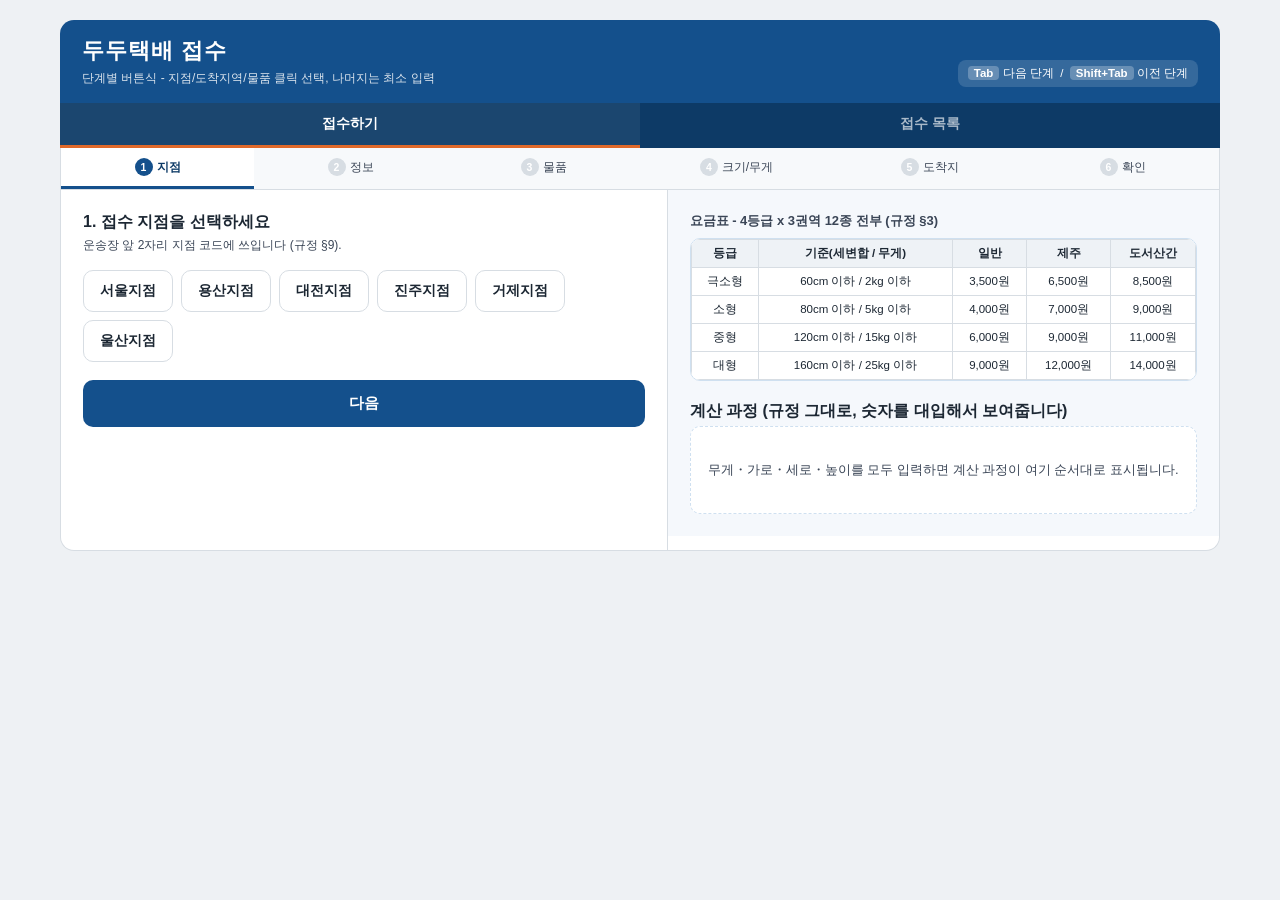
==== index.html @ 836495a1 "배포 설정: vercel.json 및 루트 index.html 추가 - vercel.json: public 폴더 지정 및 SPA 라우팅 설정 - 루트에 index.html 복사 (" ====
<!DOCTYPE html>
<html lang="ko">

<head>
  <meta charset="UTF-8">
  <meta name="viewport" content="width=device-width, initial-scale=1.0">
  <title>두두택배 접수 - 단계별 버튼식</title>
  <!--
  두두택배 접수 - G. 단계별 버튼식판
  =================================================
  F_한장완성판.html을 베이스로, 요청 3가지를 반영했다.
  1) "목록별로 탭을 분리" -> 페이지 최상단에 [접수하기] / [접수 목록]
     두 개의 큰 탭을 두고, [접수하기] 안에서 다시 5단계 스텝 탭
     (지점 -> 정보 -> 물품 -> 크기/무게 -> 도착지 -> 확인)으로 나눴다.
     계산 규정(§1-9)과 요금표・도착지역 판정 로직은 F판과 완전히 동일 -
     화면 구조만 바뀌었다.
  2) "입력을 최소화하고 버튼식으로" -> 지점(6개), 도착지역(12개),
     자주 쓰는 물품명(8개)을 버튼 칩으로 바꿨다. 이름 2개(보내는/받는
     분)와 치수・무게 4개는 값 범위가 무한해 버튼으로 대체 불가능하므로
     숫자 입력을 유지하되, 자주 쓰는 규격 4종(설정규칙 §3 각 등급의
     중간값)을 원클릭으로 채우는 버튼을 추가해 타이핑을 줄였다.
  3) "Tab 키로 다음 부분 이동" -> keydown에서 Tab(Shift 없음)을 가로채
     preventDefault 후 goToStep(현재+1), Shift+Tab은 이전 단계로 이동한다.
     각 단계 안의 개별 입력 칸 사이 이동은 필요 없다 - 단계마다 입력
     칸이 1~4개뿐이라 클릭/포커스로 바로 접근된다.
-->
  <style>
    :root {
      --brand: #14508c;
      --brand-dark: #0d3a66;
      --accent: #e0692a;
      --bg: #eef1f4;
      --card: #ffffff;
      --border: #d7dde3;
      --text: #1c2733;
      --muted: #3a4556;
      --ok-bg: #eef7f0;
      --ok-border: #b9dfc2;
      --bad-bg: #fbeceb;
      --bad-border: #eab6b0;
      --bad-text: #c0392b;
      --warn-bg: #fff8e6;
      --warn-border: #f0d68a;
      --warn-text: #8a6d1f;
      --calc-bg: #f5f8fc;
      --calc-border: #cfe0f0;
    }

    * {
      box-sizing: border-box;
    }

    body {
      margin: 0;
      font-family: -apple-system, BlinkMacSystemFont, "Malgun Gothic", "Apple SD Gothic Neo", sans-serif;
      background: var(--bg);
      color: var(--text);
      padding: 20px 16px 60px;
    }

    .page {
      max-width: 1160px;
      margin: 0 auto;
    }

    .topbar {
      background: var(--brand);
      color: #fff;
      padding: 16px 22px;
      border-radius: 14px 14px 0 0;
      display: flex;
      justify-content: space-between;
      align-items: flex-end;
      flex-wrap: wrap;
      gap: 10px;
    }

    .topbar .brand {
      font-size: 22px;
      font-weight: 800;
      letter-spacing: 1px;
    }

    .topbar .sub {
      font-size: 12px;
      opacity: .85;
      margin-top: 4px;
    }

    .kbd-hint {
      font-size: 11.5px;
      background: rgba(255, 255, 255, .14);
      padding: 6px 10px;
      border-radius: 8px;
    }

    .kbd-hint b {
      background: rgba(255, 255, 255, .25);
      padding: 1px 6px;
      border-radius: 4px;
    }

    /* ---------- 최상단 큰 탭: 접수하기 / 접수 목록 ---------- */
    .main-tabs {
      display: flex;
      gap: 0;
      background: var(--brand-dark);
    }

    .main-tab-btn {
      flex: 1;
      padding: 12px;
      border: none;
      background: transparent;
      color: rgba(255, 255, 255, .65);
      font-size: 14px;
      font-weight: 700;
      cursor: pointer;
      border-bottom: 3px solid transparent;
    }

    .main-tab-btn.active {
      color: #fff;
      border-bottom-color: var(--accent);
      background: rgba(255, 255, 255, .06);
    }

    .card-shell {
      background: var(--card);
      border: 1px solid var(--border);
      border-top: none;
      border-radius: 0 0 14px 14px;
      overflow: hidden;
    }

    /* ---------- 단계 탭 (스텝퍼) ---------- */
    .step-tabs {
      display: flex;
      overflow-x: auto;
      border-bottom: 1px solid var(--border);
      background: #f7f9fb;
    }

    .step-tab {
      flex: 1;
      min-width: 92px;
      padding: 10px 6px;
      text-align: center;
      border: none;
      background: transparent;
      cursor: pointer;
      font-size: 12px;
      color: var(--muted);
      border-bottom: 3px solid transparent;
      white-space: nowrap;
    }

    .step-tab .num {
      display: inline-block;
      width: 18px;
      height: 18px;
      line-height: 18px;
      border-radius: 50%;
      background: var(--border);
      color: #fff;
      font-size: 10.5px;
      font-weight: 800;
      margin-right: 4px;
    }

    .step-tab.active {
      color: var(--brand-dark);
      font-weight: 800;
      border-bottom-color: var(--brand);
      background: #fff;
    }

    .step-tab.active .num {
      background: var(--brand);
    }

    .step-tab.done .num {
      background: #4c9a63;
    }

    .step-tab.done {
      color: #3a7a4c;
    }

    .layout {
      display: grid;
      grid-template-columns: 1.1fr 1fr;
      gap: 0;
      align-items: start;
    }

    @media (max-width: 900px) {
      .layout {
        grid-template-columns: 1fr;
      }
    }

    .form-panel {
      padding: 22px;
      border-right: 1px solid var(--border);
      min-height: 360px;
    }

    .calc-panel {
      padding: 22px;
      background: var(--calc-bg);
    }

    @media (max-width: 900px) {
      .form-panel {
        border-right: none;
        border-bottom: 1px solid var(--border);
      }
    }

    h2 {
      font-size: 16px;
      margin: 0 0 4px;
    }

    .step-desc {
      font-size: 12px;
      color: var(--muted);
      margin: 0 0 16px;
    }

    h3 {
      font-size: 13px;
      color: var(--muted);
      margin: 18px 0 8px;
    }

    /* ---------- 버튼 칩 (지점 / 도착지역 / 물품명 / 규격 프리셋) ---------- */
    .chip-grid {
      display: flex;
      flex-wrap: wrap;
      gap: 8px;
    }

    .chip {
      padding: 11px 16px;
      border: 1.5px solid var(--border);
      border-radius: 10px;
      background: #fff;
      font-size: 14px;
      font-weight: 600;
      color: #1c2733;
      cursor: pointer;
      text-align: center;
    }

    .chip:hover {
      border-color: var(--brand);
    }

    .chip.selected {
      background: var(--brand);
      border-color: var(--brand);
      color: #fff;
    }

    .chip[disabled] {
      cursor: default;
      opacity: 0.75;
      background: var(--calc-bg);
      border-color: var(--calc-border);
    }

    .chip[disabled].selected {
      background: var(--brand);
      color: #fff;
      opacity: 1;
    }

    .chip.chip-sm {
      padding: 8px 12px;
      font-size: 12.5px;
      font-weight: 600;
    }

    .chip.chip-banned-hint {
      border-style: dashed;
      color: var(--muted);
      background: #fafbfc;
      cursor: default;
    }

    .chip-group-label {
      font-size: 12px;
      color: var(--muted);
      font-weight: 700;
      margin: 14px 0 6px;
    }

    .chip-group-label:first-child {
      margin-top: 0;
    }

    .field {
      margin-top: 14px;
    }

    .field label {
      display: block;
      font-size: 13px;
      font-weight: 600;
      color: var(--muted);
      margin: 0 0 6px;
    }

    .req {
      color: var(--bad-text);
      font-weight: 700;
      font-size: 11px;
    }

    input[type="text"],
    input[type="number"],
    select {
      width: 100%;
      padding: 11px 12px;
      border: 1px solid var(--border);
      border-radius: 8px;
      font-size: 15px;
      background: #fff;
      font-family: inherit;
      color: var(--text);
    }

    select option {
      color: var(--text);
      background: var(--card);
    }

    .row2 {
      display: grid;
      grid-template-columns: 1fr 1fr;
      gap: 10px;
    }

    .row4 {
      display: grid;
      grid-template-columns: repeat(4, 1fr);
      gap: 8px;
    }

    @media (max-width: 520px) {
      .row4 {
        grid-template-columns: 1fr 1fr;
      }
    }

    .dim-label {
      font-size: 11px;
      color: var(--muted);
      margin-bottom: 3px;
    }

    .custom-toggle {
      font-size: 12px;
      color: var(--brand);
      background: none;
      border: none;
      text-decoration: underline;
      cursor: pointer;
      padding: 6px 0;
    }

    .inline-warning {
      min-height: 18px;
      margin-top: 10px;
      font-size: 12.5px;
    }

    .badge {
      display: inline-block;
      padding: 5px 9px;
      border-radius: 6px;
    }

    .badge.bad {
      background: var(--bad-bg);
      border: 1px solid var(--bad-border);
      color: var(--bad-text);
    }

    .badge.warn {
      background: var(--warn-bg);
      border: 1px solid var(--warn-border);
      color: var(--warn-text);
    }

    .soft-confirm {
      margin-top: 10px;
      background: var(--warn-bg);
      border: 1px solid var(--warn-border);
      border-radius: 8px;
      padding: 10px 12px;
      font-size: 12.5px;
      color: var(--warn-text);
    }

    .soft-confirm label {
      display: flex;
      align-items: center;
      gap: 8px;
      margin-top: 8px;
      font-weight: 700;
      color: var(--text);
    }

    .summary-box {
      border: 1px solid var(--border);
      border-radius: 10px;
      padding: 14px 16px;
      background: #fafbfc;
    }

    .summary-row {
      display: flex;
      justify-content: space-between;
      font-size: 13.5px;
      padding: 6px 0;
      border-bottom: 1px dashed var(--border);
    }

    .summary-row:last-child {
      border-bottom: none;
    }

    .summary-row span:first-child {
      color: #3a4556;
    }

    .summary-row span:last-child {
      font-weight: 700;
    }

    .summary-empty {
      color: #3a4556;
      font-size: 12.5px;
    }

    .error-box {
      margin-top: 14px;
      min-height: 1px;
    }

    .error-title {
      font-size: 12.5px;
      font-weight: 700;
      color: var(--bad-text);
      margin-bottom: 4px;
    }

    .error-box ul {
      margin: 0;
      padding-left: 18px;
      font-size: 12.5px;
      color: var(--bad-text);
      line-height: 1.6;
    }

    .btn-row {
      display: flex;
      gap: 10px;
      margin-top: 18px;
    }

    .nav-btn,
    .submit-btn {
      flex: 1;
      padding: 14px;
      font-size: 15px;
      font-weight: 800;
      color: #fff;
      background: var(--brand);
      border: none;
      border-radius: 10px;
      cursor: pointer;
    }

    .nav-btn.prev {
      background: #fff;
      color: var(--text);
      border: 1px solid var(--border);
    }

    .nav-btn:disabled,
    .submit-btn:disabled {
      background: #a9b6c4;
      cursor: not-allowed;
    }

    .submit-btn {
      background: var(--accent);
    }

    .calc-pending {
      color: #3a4556;
      font-size: 13px;
      padding: 34px 10px;
      text-align: center;
      border: 1px dashed var(--calc-border);
      border-radius: 10px;
      background: #fff;
    }

    .calc-step {
      background: #fff;
      border: 1px solid var(--calc-border);
      border-radius: 10px;
      padding: 10px 14px;
      margin-bottom: 8px;
      font-size: 13px;
    }

    .calc-step-title {
      font-weight: 700;
      color: #1c2733;
      margin-bottom: 4px;
      font-size: 13px;
    }

    .calc-step-body {
      color: #1c2733;
      line-height: 1.65;
    }

    .calc-step.reject {
      background: var(--bad-bg);
      border-color: var(--bad-border);
    }

    .calc-step.reject .calc-step-title {
      color: var(--bad-text);
    }

    .calc-step.pending-note {
      background: #f6f8fa;
      color: var(--muted);
    }

    .rate-table-wrapper {
      overflow-x: auto;
      border: 1px solid var(--calc-border);
      border-radius: 10px;
      background: #fff;
    }

    table.rate-table {
      width: 100%;
      border-collapse: collapse;
      font-size: 11.5px;
      background: #fff;
      min-width: 450px;
    }

    table.rate-table th,
    table.rate-table td {
      border: 1px solid var(--border);
      padding: 6px 5px;
      text-align: center;
      color: #1c2733;
    }

    table.rate-table th {
      background: #eef2f6;
    }

    table.rate-table tr.grade-match td:first-child {
      background: #dbe9f7;
      font-weight: 700;
    }

    table.rate-table td.cell-match {
      background: var(--brand);
      color: #fff;
      font-weight: 800;
    }

    .receipt-section {
      margin-top: 18px;
    }

    .receipt-card {
      background: var(--ok-bg);
      border: 1px solid var(--ok-border);
      border-radius: 12px;
      padding: 18px;
      text-align: center;
    }

    .receipt-title {
      font-weight: 800;
      font-size: 15px;
    }

    .receipt-tno {
      font-size: 20px;
      font-weight: 800;
      color: var(--brand-dark);
      margin: 8px 0;
    }

    .receipt-line {
      font-size: 13px;
      margin-top: 4px;
    }

    .receipt-price {
      font-size: 24px;
      font-weight: 800;
      color: var(--brand-dark);
      margin: 10px 0;
    }

    .list-panel {
      padding: 20px 22px;
    }

    .list-panel table {
      width: 100%;
      border-collapse: collapse;
      font-size: 11.5px;
      background: #fff;
    }

    .list-panel th,
    .list-panel td {
      border: 1px solid var(--border);
      padding: 6px 5px;
      text-align: left;
      color: #1c2733;
    }

    .list-panel th {
      background: #eef2f6;
    }

    .empty-row td {
      text-align: center;
      color: #3a4556;
      padding: 14px;
    }

    [hidden] {
      display: none !important;
    }
  </style>
</head>

<body>
  <div class="page">
    <div class="topbar">
      <div>
        <div class="brand">두두택배 접수</div>
        <div class="sub">단계별 버튼식 - 지점/도착지역/물품 클릭 선택, 나머지는 최소 입력</div>
      </div>
      <div class="kbd-hint"><b>Tab</b> 다음 단계 &nbsp;/&nbsp; <b>Shift+Tab</b> 이전 단계</div>
    </div>

    <div class="main-tabs" role="tablist">
      <button type="button" class="main-tab-btn active" id="mainTabReceiveBtn"
        onclick="setMainTab('receive')" role="tab" aria-selected="true" aria-controls="mainPanelReceive">접수하기</button>
      <button type="button" class="main-tab-btn" id="mainTabListBtn" onclick="setMainTab('list')" role="tab" aria-selected="false" aria-controls="mainPanelList">접수 목록 <span
          id="listCountBadge" aria-label="접수 내역 수"></span></button>
    </div>

    <div class="card-shell">

      <!-- ============ 접수하기 탭 ============ -->
      <div id="mainPanelReceive" role="tabpanel">
        <div class="step-tabs" id="stepTabs" role="tablist"></div>

        <div class="layout">
          <section class="form-panel">

            <!-- STEP 0: 접수 지점 -->
            <div class="step-page" data-step="0">
              <h2>1. 접수 지점을 선택하세요</h2>
              <p class="step-desc">운송장 앞 2자리 지점 코드에 쓰입니다 (규정 §9).</p>
              <div class="chip-grid" id="branchChips"></div>
            </div>

            <!-- STEP 1: 보내는분 / 받는분 -->
            <div class="step-page" data-step="1" hidden>
              <h2>2. 보내는 분 / 받는 분</h2>
              <p class="step-desc">이름은 목록이 없어 직접 입력해야 합니다.</p>
              <div class="field">
                <label for="senderName">보내는 분 이름 <span class="req">필수</span></label>
                <input type="text" id="senderName" placeholder="예: 김민준" oninput="recalc()">
              </div>
              <div class="field">
                <label for="receiverName">받는 분 이름 <span class="req">필수</span></label>
                <input type="text" id="receiverName" placeholder="예: 이서연" oninput="recalc()">
              </div>
            </div>

            <!-- STEP 2: 물품명 -->
            <div class="step-page" data-step="2" hidden>
              <h2>3. 물품명을 선택하세요</h2>
              <p class="step-desc">자주 접수되는 품목입니다. 목록에 없으면 직접 입력을 누르세요.</p>
              <div class="chip-group-label">자주 쓰는 물품</div>
              <div class="chip-grid" id="itemChips"></div>
              <button type="button" class="custom-toggle" id="itemCustomToggle" onclick="toggleItemCustom()">목록에 없어요 -
                직접 입력</button>
              <div class="field" id="itemCustomField" hidden>
                <label for="itemName">물품명 직접 입력 <span class="req">필수</span></label>
                <input type="text" id="itemName" placeholder="예: 텐트" oninput="onItemCustomInput()">
              </div>
              <div class="inline-warning" id="bannedWarning"></div>
              <div class="soft-confirm" id="softConfirmBox" hidden>
                <div id="softConfirmText"></div>
                <label><input type="checkbox" id="staffConfirm" onchange="recalc()"> 직원이 확인했습니다 (50만원 이하)</label>
              </div>
            </div>

            <!-- STEP 3: 크기 / 무게 -->
            <div class="step-page" data-step="3" hidden>
              <h2>4. 크기와 무게</h2>
              <p class="step-desc">아래 프리셋을 누르면 값이 자동으로 채워집니다. 직접 조정해도 됩니다.</p>
              <div class="chip-group-label">규격 프리셋 (등급 기준 중간값)</div>
              <div class="chip-grid" id="sizePresetChips"></div>
              <div class="field">
                <label>가로 x 세로 x 높이 (cm) <span class="req">필수</span></label>
                <div class="row4">
                  <div>
                    <div class="dim-label">가로</div><input type="number" id="widthCm" step="any" min="0" max="200"
                      oninput="recalc()">
                  </div>
                  <div>
                    <div class="dim-label">세로</div><input type="number" id="heightCm" step="any" min="0" max="200"
                      oninput="recalc()">
                  </div>
                  <div>
                    <div class="dim-label">높이</div><input type="number" id="depthCm" step="any" min="0" max="200"
                      oninput="recalc()">
                  </div>
                  <div>
                    <div class="dim-label">무게(kg)</div><input type="number" id="weightKg" step="any" min="0" max="25"
                      oninput="recalc()">
                  </div>
                </div>
              </div>
              <p class="step-desc" style="margin-top:8px;">세 변의 합이 160cm 이하, 무게 25kg 이하까지 접수됩니다. 초과하면 대형화물 전문 창구(1600-5678)로 안내됩니다.
              </p>
              <div class="inline-warning" id="dimsWarning"></div>
            </div>

            <!-- STEP 4: 도착 지역 -->
            <div class="step-page" data-step="4" hidden>
              <h2>5. 도착 지역을 선택하세요</h2>
              <p class="step-desc">제주는 제주 권역, 5개 도서는 도서산간, 나머지는 전부 일반입니다 (거제·진주 포함).</p>

              <div class="chip-group-label">권역 (자동으로 판정됨)</div>
              <div class="chip-group-label" style="font-size:11px; margin:8px 0 8px; color:var(--muted);">🟦 일반 권역</div>
              <div class="chip-grid" id="areaChipsNormal"></div>
              <div class="chip-group-label" style="font-size:11px; margin:8px 0 8px; color:var(--muted);">🟩 제주 권역</div>
              <div class="chip-grid" id="areaChipsJeju"></div>
              <div class="chip-group-label" style="font-size:11px; margin:8px 0 8px; color:var(--muted);">🟨 도서산간 권역</div>
              <div class="chip-grid" id="areaChipsIsland"></div>

              <div class="row2" style="margin-top: 20px;">
                <div class="field">
                  <label for="areaSidoSelect">시/도 선택</label>
                  <select id="areaSidoSelect" onchange="onSidoSelectChange()" aria-label="시도 목록"></select>
                </div>
                <div class="field">
                  <label for="areaSigunguSelect">시/군/구 선택</label>
                  <select id="areaSigunguSelect" onchange="onSigunguSelectChange()" aria-label="시군구 목록"></select>
                </div>
              </div>
              <p class="step-desc" style="margin-top:6px;">표기 갈림(서울/서울시 등)을 막기 위해 직접 타이핑은 받지 않습니다.</p>
            </div>

            <!-- STEP 5: 확인 -->
            <div class="step-page" data-step="5" hidden>
              <h2>6. 입력 내용 확인</h2>
              <p class="step-desc">오른쪽 계산 과정을 확인하고 접수를 완료하세요.</p>
              <div class="summary-box" id="summaryBox"></div>
              <div class="error-box" id="errorBox"></div>
            </div>

            <div class="btn-row">
              <button type="button" class="nav-btn prev" id="prevBtn" onclick="goToStep(currentStep-1)" aria-label="이전 단계로 이동">이전</button>
              <button type="button" class="nav-btn" id="nextBtn" onclick="goToStep(currentStep+1)" aria-label="다음 단계로 이동">다음</button>
              <button type="button" class="submit-btn" id="submitBtn" onclick="submitShipment()" hidden disabled aria-label="접수 완료">접수 완료</button>
            </div>
          </section>

          <section class="calc-panel">
            <h3 style="margin-top:0;">요금표 - 4등급 x 3권역 12종 전부 (규정 §3)</h3>
            <div class="rate-table-wrapper">
              <table class="rate-table" id="rateTable" role="table" aria-label="배송 등급별 요금표">
                <thead>
                  <tr>
                    <th>등급</th>
                    <th>기준(세변합 / 무게)</th>
                    <th>일반</th>
                    <th>제주</th>
                    <th>도서산간</th>
                  </tr>
                </thead>
                <tbody></tbody>
              </table>
            </div>

            <h2 style="margin-top:20px;">계산 과정 (규정 그대로, 숫자를 대입해서 보여줍니다)</h2>
            <div id="calcSteps">
              <div class="calc-pending">무게・가로・세로・높이를 모두 입력하면 계산 과정이 여기 순서대로 표시됩니다.</div>
            </div>
          </section>
        </div>

        <div class="receipt-section" id="receiptSection" style="display:none; padding: 0 22px 22px;"></div>
      </div>

      <!-- ============ 접수 목록 탭 ============ -->
      <div id="mainPanelList" hidden role="tabpanel">
        <div class="list-panel">
          <h2 style="font-size:14px;color:var(--muted);margin:0 0 8px 2px;">📋 오늘 접수 목록 (브라우저 저장됨)</h2>
          <table role="table" aria-label="오늘 접수한 택배 목록">
            <thead>
              <tr>
                <th>운송장</th>
                <th>지점</th>
                <th>보내는분</th>
                <th>받는분</th>
                <th>도착지역</th>
                <th>권역</th>
                <th>물품</th>
                <th>요금무게</th>
                <th>등급</th>
                <th>요금</th>
                <th>도착예정</th>
              </tr>
            </thead>
            <tbody id="listBody">
              <tr class="empty-row">
                <td colspan="11">아직 접수 내역이 없습니다</td>
              </tr>
            </tbody>
          </table>
        </div>
      </div>

    </div>
  </div>

  <script>
    // ============================================================
    // 계산 정본 - 02_접수규정.md §1-9
    // ============================================================
    const BRANCHES = [
      { code: '11', name: '서울지점' }, { code: '12', name: '용산지점' },
      { code: '21', name: '대전지점' }, { code: '31', name: '진주지점' },
      { code: '32', name: '거제지점' }, { code: '41', name: '울산지점' },
    ];

    const RATE_TABLE = [
      { grade: '극소형', maxSum: 60, maxWeight: 2, price: { 일반: 3500, 제주: 6500, 도서산간: 8500 } },
      { grade: '소형', maxSum: 80, maxWeight: 5, price: { 일반: 4000, 제주: 7000, 도서산간: 9000 } },
      { grade: '중형', maxSum: 120, maxWeight: 15, price: { 일반: 6000, 제주: 9000, 도서산간: 11000 } },
      { grade: '대형', maxSum: 160, maxWeight: 25, price: { 일반: 9000, 제주: 12000, 도서산간: 14000 } },
    ];
    const ETA_BUSINESS_DAYS = { 일반: 1, 제주: 2, 도서산간: 3 };
    const ISLAND_AREAS = ['울릉도', '백령도', '흑산도', '거문도', '추자도'];
    const NORMAL_AREAS = ['서울', '용산', '대전', '진주', '거제', '울산'];

    const SIDO_SIGUNGU = {
      '서울': ['강남구', '강동구', '강북구', '강서구', '관악구', '광진구', '구로구', '금천구', '노원구', '도봉구', '동대문구', '동작구', '마포구', '서대문구', '서초구', '성동구', '성북구', '송파구', '양천구', '영등포구', '용산구', '은평구', '종로구', '중구', '중랑구'],
      '부산': ['강서구', '금정구', '남구', '동구', '동래구', '부산진구', '북구', '사상구', '사하구', '서구', '수영구', '연제구', '영도구', '중구'],
      '대구': ['남구', '달서구', '달성군', '동구', '북구', '서구', '수성구', '중구'],
      '인천': ['강화군', '계양구', '남동구', '남구', '동구', '부평구', '서구', '연수구', '중구'],
      '광주': ['광산구', '남구', '동구', '북구', '서구'],
      '대전': ['대덕구', '동구', '서구', '유성구', '중구'],
      '울산': ['남구', '동구', '북구', '울주군', '중구'],
      '세종': ['세종시'],
      '경기': ['가평군', '고양시', '과천시', '광명시', '광주시', '구리시', '군포시', '남양주시', '오산시', '용인시', '의왕시', '의정부시', '이천시', '파주시', '평택시', '포천시', '하남시', '화성시'],
      '강원': ['강릉시', '속초시', '원주시', '춘천시', '태백시', '고성군', '양구군', '양양군', '인제군', '정선군', '철원군', '평창군', '홍천군'],
      '충북': ['제천시', '청주시', '괴산군', '단양군', '보은군', '영동군', '옥천군', '음성군', '진천군'],
      '충남': ['계룡시', '공주시', '논산시', '당진시', '아산시', '천안시', '보령시', '서산시', '예산군', '홍성군'],
      '전북': ['전주시', '군산시', '익산시', '정읍시', '남원시', '완주군', '진안군', '무주군', '장수군', '임실군', '순창군', '고창군', '부안군'],
      '전남': ['목포시', '여수시', '순천시', '나주시', '광양시', '강진군', '고흥군', '곡성군', '구례군', '담양군', '동갑군', '영광군', '영암군', '완도군', '장성군', '장흥군', '진도군', '함평군', '해남군', '화순군'],
      '경북': ['포항시', '경주시', '김천시', '안동시', '구미시', '영주시', '영천시', '상주시', '문경시', '칠곡군', '성주군', '고령군', '예천군', '봉화군', '울진군', '울릉군'],
      '경남': ['창원시', '진주시', '통영시', '사천시', '김해시', '밀양시', '거창군', '고성군', '남해군', '산청군', '의령군', '함양군', '합천군'],
      '제주': ['제주시', '서귀포시'],
    };

    const COMMON_ITEMS = ['이불', '책', '화장품', '운동화', '쌀', '전자제품', '의류', '주방용품'];

    const SIZE_PRESETS = [
      { label: '극소형 (서류/화장품)', w: 20, h: 15, d: 10, weight: 1 },
      { label: '소형 (신발/책)', w: 30, h: 25, d: 15, weight: 3 },
      { label: '중형 (이불/쌀 20kg)', w: 45, h: 35, d: 30, weight: 8 },
      { label: '대형 (가전/가구)', w: 70, h: 50, d: 35, weight: 20 },
    ];

    function branchCodeOf(name) {
      const hit = BRANCHES.find(b => b.name === name);
      return hit ? hit.code : '00';
    }
    function determineRegion(area) {
      if (area === '제주') return '제주';
      if (ISLAND_AREAS.includes(area)) return '도서산간';
      return '일반';
    }
    function determineGrade(sumCm, billedWeightKg) {
      for (const tier of RATE_TABLE) {
        if (sumCm <= tier.maxSum && billedWeightKg <= tier.maxWeight) return tier.grade;
      }
      return null;
    }
    function gradeTrace(sumCm, billedWeightKg) {
      let matched = null;
      const lines = RATE_TABLE.map(tier => {
        const sumOk = sumCm <= tier.maxSum;
        const wtOk = billedWeightKg <= tier.maxWeight;
        const pass = sumOk && wtOk && !matched;
        if (pass) matched = tier.grade;
        return Object.assign({}, tier, { sumOk, wtOk, pass });
      });
      return { lines, matched };
    }
    function addBusinessDaysTrace(fromDate, days) {
      const d = new Date(fromDate);
      let added = 0;
      const trace = [];
      while (added < days) {
        d.setDate(d.getDate() + 1);
        const dow = d.getDay();
        const isWeekend = (dow === 0 || dow === 6);
        if (!isWeekend) added++;
        trace.push({ date: new Date(d), dow, isWeekend, countedAt: isWeekend ? null : added });
      }
      return { finalDate: new Date(d), trace };
    }
    function pad2(n) { return String(n).padStart(2, '0'); }
    function formatDateISO(d) { return `${d.getFullYear()}-${pad2(d.getMonth() + 1)}-${pad2(d.getDate())}`; }
    const WEEKDAY_KO = ['일', '월', '화', '수', '목', '금', '토'];

    const BANNED_RULES = [
      { category: '금전', keyword: '현금' },
      { category: '금전', keyword: '상품권' },
      { category: '금전', keyword: '유가증권' },
      { category: '귀중품', keyword: '금' },
      { category: '귀중품', keyword: '은' },
      { category: '귀중품', keyword: '보석' },
      { category: '귀중품', keyword: '시계', condition: '50만원 초과 시' },
      { category: '인화성', keyword: '라이터' },
      { category: '인화성', keyword: '부탄가스' },
      { category: '인화성', keyword: '페인트' },
      { category: '인화성', keyword: '신나' },
      { category: '인화성', keyword: '알코올' },
      { category: '배터리', keyword: '보조배터리' },
      { category: '배터리', keyword: '리튬배터리' },
      { category: '생물', keyword: '동물' },
      { category: '생물', keyword: '식물' },
      { category: '온도', keyword: '냉장' },
      { category: '온도', keyword: '냉동' },
      { category: '기타', keyword: '주류' },
      { category: '기타', keyword: '의약품' },
      { category: '기타', keyword: '총포' },
      { category: '기타', keyword: '도검' },
    ];

    const CS_PHONE = '1588-1234';
    const BULKY_DESK_PHONE = '1600-5678';
    function checkBanned(name) {
      const s = (name || '').trim();
      if (!s) return { hardHits: [], softHits: [] };
      const hits = BANNED_RULES.filter(r => s.includes(r.keyword));
      return { hardHits: hits.filter(h => !h.condition), softHits: hits.filter(h => h.condition) };
    }

    const seqByBranch = {};
    const issuedTrackingNos = new Set();
    function nextTrackingNo(branchCode) {
      let n = (seqByBranch[branchCode] || 0) + 1;
      let no = branchCode + String(n).padStart(8, '0');
      while (issuedTrackingNos.has(no)) { n += 1; no = branchCode + String(n).padStart(8, '0'); }
      seqByBranch[branchCode] = n;
      issuedTrackingNos.add(no);
      return no;
    }
    function formatWon(n) {
      if (n === null || n === undefined || isNaN(n)) return '-';
      return n.toLocaleString('ko-KR') + '원';
    }
    function getNumeric(id) {
      const raw = document.getElementById(id).value;
      if (raw === '' || raw === null || raw === undefined) return null;
      const n = parseFloat(raw);
      if (isNaN(n) || n <= 0) return null;
      return n;
    }

    const state = { branch: '', itemName: '', receiverArea: '' };

    function setMainTab(which) {
      const isReceive = which === 'receive';
      document.getElementById('mainPanelReceive').hidden = !isReceive;
      document.getElementById('mainPanelList').hidden = isReceive;
      const receiveBtn = document.getElementById('mainTabReceiveBtn');
      const listBtn = document.getElementById('mainTabListBtn');
      receiveBtn.classList.toggle('active', isReceive);
      listBtn.classList.toggle('active', !isReceive);
      receiveBtn.setAttribute('aria-selected', isReceive ? 'true' : 'false');
      listBtn.setAttribute('aria-selected', isReceive ? 'false' : 'true');
    }

    const STEPS = [
      { label: '지점' }, { label: '정보' }, { label: '물품' }, { label: '크기/무게' }, { label: '도착지' }, { label: '확인' },
    ];
    let currentStep = 0;

    function renderStepTabs() {
      const el = document.getElementById('stepTabs');
      el.innerHTML = STEPS.map((s, i) => {
        const cls = ['step-tab'];
        const isActive = i === currentStep;
        const isDone = i < currentStep;
        if (isActive) cls.push('active');
        else if (isDone) cls.push('done');
        return `<button type="button" class="${cls.join(' ')}" onclick="goToStep(${i})" role="tab" aria-selected="${isActive}" aria-label="${s.label}${isDone ? ' 완료' : isActive ? ' 진행중' : ''}">
        <span class="num" aria-hidden="true">${i + 1}</span>${s.label}
      </button>`;
      }).join('');
    }

    function goToStep(idx) {
      if (idx < 0 || idx >= STEPS.length) return;
      currentStep = idx;
      document.querySelectorAll('.step-page').forEach(p => {
        p.hidden = Number(p.dataset.step) !== currentStep;
      });
      renderStepTabs();
      document.getElementById('prevBtn').disabled = currentStep === 0;
      document.getElementById('prevBtn').hidden = currentStep === 0;
      const isLast = currentStep === STEPS.length - 1;
      document.getElementById('nextBtn').hidden = isLast;
      document.getElementById('submitBtn').hidden = !isLast;
      if (isLast) renderSummary();
      recalc();
    }

    document.addEventListener('keydown', function (e) {
      if (e.key !== 'Tab') return;
      e.preventDefault();
      if (e.shiftKey) goToStep(currentStep - 1);
      else goToStep(currentStep + 1);
    });

    function renderBranchChips() {
      const el = document.getElementById('branchChips');
      el.innerHTML = BRANCHES.map(b => `
      <button type="button" class="chip ${state.branch === b.name ? 'selected' : ''}" onclick="selectBranch('${b.name}')" aria-label="지점: ${b.name}${state.branch === b.name ? ' (선택됨)' : ''}">${b.name}</button>
    `).join('');
    }
    function selectBranch(name) {
      state.branch = name;
      renderBranchChips();
      recalc();
    }

    function renderItemChips() {
      const el = document.getElementById('itemChips');
      el.innerHTML = COMMON_ITEMS.map(name => `
      <button type="button" class="chip ${state.itemName === name ? 'selected' : ''}" onclick="selectItem('${name}')" aria-label="물품: ${name}${state.itemName === name ? ' (선택됨)' : ''}">${name}</button>
    `).join('');
    }
    function selectItem(name) {
      state.itemName = name;
      document.getElementById('itemCustomField').hidden = true;
      document.getElementById('itemName') && (document.getElementById('itemName').value = '');
      renderItemChips();
      recalc();
    }
    function toggleItemCustom() {
      const field = document.getElementById('itemCustomField');
      field.hidden = !field.hidden;
      if (!field.hidden) {
        state.itemName = document.getElementById('itemName').value.trim();
        document.getElementById('itemName').focus();
        renderItemChips();
      }
      recalc();
    }
    function onItemCustomInput() {
      state.itemName = document.getElementById('itemName').value.trim();
      renderItemChips();
      recalc();
    }

    function renderSizePresetChips() {
      const el = document.getElementById('sizePresetChips');
      el.innerHTML = SIZE_PRESETS.map((p, i) => `
      <button type="button" class="chip chip-sm" onclick="applySizePreset(${i})" aria-label="규격 프리셋: ${p.label}">${p.label}</button>
    `).join('');
    }
    function applySizePreset(i) {
      const p = SIZE_PRESETS[i];
      document.getElementById('widthCm').value = p.w;
      document.getElementById('heightCm').value = p.h;
      document.getElementById('depthCm').value = p.d;
      document.getElementById('weightKg').value = p.weight;
      recalc();
    }

    function renderAreaChips() {
      const autoRegion = determineRegion(state.receiverArea);

      document.getElementById('areaChipsNormal').innerHTML = NORMAL_AREAS.map(a => `
      <button type="button" class="chip ${autoRegion === '일반' && NORMAL_AREAS.includes(state.receiverArea) ? 'selected' : ''}" disabled>${a}</button>
    `).join('');

      document.getElementById('areaChipsJeju').innerHTML = `
      <button type="button" class="chip ${autoRegion === '제주' ? 'selected' : ''}" disabled>제주</button>`;

      document.getElementById('areaChipsIsland').innerHTML = ISLAND_AREAS.map(a => `
      <button type="button" class="chip ${autoRegion === '도서산간' && state.receiverArea === a ? 'selected' : ''}" disabled>${a}</button>
    `).join('');

      renderSidoDropdowns();
    }

    function renderSidoDropdowns() {
      const sidoSelect = document.getElementById('areaSidoSelect');
      const sigunguSelect = document.getElementById('areaSigunguSelect');

      const sidoList = Object.keys(SIDO_SIGUNGU).sort();
      sidoSelect.innerHTML = `<option value="">시/도 선택</option>` + sidoList.map(sido =>
        `<option value="${sido}">${sido}</option>`
      ).join('');

      const selectedSido = state.receiverArea && Object.keys(SIDO_SIGUNGU).find(sido =>
        SIDO_SIGUNGU[sido].includes(state.receiverArea)
      );

      if (selectedSido) {
        sidoSelect.value = selectedSido;
        sigunguSelect.innerHTML = SIDO_SIGUNGU[selectedSido].map(sigungu =>
          `<option value="${sigungu}" ${state.receiverArea === sigungu ? 'selected' : ''}>${sigungu}</option>`
        ).join('');
      } else {
        sidoSelect.value = '';
        sigunguSelect.innerHTML = '<option value="">시/도를 먼저 선택하세요</option>';
      }
    }

    function onSidoSelectChange() {
      const sido = document.getElementById('areaSidoSelect').value;
      const sigunguSelect = document.getElementById('areaSigunguSelect');
      state.receiverArea = '';

      if (sido) {
        sigunguSelect.innerHTML = SIDO_SIGUNGU[sido].map(sigungu =>
          `<option value="${sigungu}">${sigungu}</option>`
        ).join('');
      } else {
        sigunguSelect.innerHTML = '<option value="">시/도를 먼저 선택하세요</option>';
      }
      recalc();
    }

    function onSigunguSelectChange() {
      const sigungu = document.getElementById('areaSigunguSelect').value;
      if (sigungu) selectArea(sigungu);
    }

    function selectArea(name) {
      state.receiverArea = name;
      renderAreaChips();
      recalc();
    }

    function renderBannedWarning(ban) {
      const el = document.getElementById('bannedWarning');
      const box = document.getElementById('softConfirmBox');
      if (ban.hardHits.length > 0) {
        const h = ban.hardHits[0];
        el.innerHTML = `<span class="badge bad">접수 불가 품목입니다 - ${h.category} "${h.keyword}"(규정 §5). 요금 계산 전에 거절합니다.<br>문의가 필요하면 고객센터 ${CS_PHONE}로 연락하세요.</span>`;
        box.hidden = true;
      } else if (ban.softHits.length > 0) {
        const h = ban.softHits[0];
        el.innerHTML = `<span class="badge warn">"${h.keyword}"는 ${h.condition} 금지 품목입니다(규정 §5). 가격을 확인할 수 없어 직원 확인이 필요합니다.</span>`;
        box.hidden = false;
        document.getElementById('softConfirmText').textContent =
          `"${h.keyword}" - ${h.condition} 금지 품목(규정 §5 귀중품). 50만원 이하임을 확인했으면 아래에 체크하세요.`;
      } else {
        el.innerHTML = '';
        box.hidden = true;
      }
    }
    function step(no, title, body) {
      return `<div class="calc-step"><div class="calc-step-title">${no}. ${title}</div><div class="calc-step-body">${body}</div></div>`;
    }
    function renderRateTable(matchedGrade, matchedRegion) {
      const tbody = document.querySelector('#rateTable tbody');
      tbody.innerHTML = RATE_TABLE.map(tier => {
        const isGradeMatch = tier.grade === matchedGrade;
        function cell(region) {
          const hit = isGradeMatch && matchedRegion === region;
          return `<td class="${hit ? 'cell-match' : ''}">${tier.price[region].toLocaleString('ko-KR')}원</td>`;
        }
        return `<tr class="${isGradeMatch ? 'grade-match' : ''}"><td>${tier.grade}</td><td>${tier.maxSum}cm 이하 / ${tier.maxWeight}kg 이하</td>${cell('일반')}${cell('제주')}${cell('도서산간')}</tr>`;
      }).join('');
    }
    function renderCalcPending() {
      document.getElementById('calcSteps').innerHTML = '<div class="calc-pending">무게・가로・세로・높이를 모두 입력하면 계산 과정이 여기 순서대로 표시됩니다.</div>';
      renderRateTable(null, null);
    }
    function renderCalcBannedStop(itemName, hit) {
      document.getElementById('calcSteps').innerHTML = `<div class="calc-step reject">
      <div class="calc-step-title">1. 금지 품목 확인 (규정 §8-1) - 여기서 중단</div>
      <div class="calc-step-body">물품명 "${itemName}" -> ${hit.category} 분류 "${hit.keyword}"에 걸림 (규정 §5).
      요금 계산 전에 거절합니다. 부피 무게・등급・요금은 계산하지 않습니다.<br>
      고객이 항의하거나 문의하면 고객센터 <b>${CS_PHONE}</b>로 연결하세요.</div></div>`;
      renderRateTable(null, null);
    }
    function renderCalcSteps(weight, width, height, depth, area) {
      const volumeWeightKg = (width * height * depth) / 6000;
      const billedWeightKg = Math.max(weight, volumeWeightKg);
      const sumCm = width + height + depth;
      const gt = gradeTrace(sumCm, billedWeightKg);

      let html = '';
      html += step('1', '부피 무게 계산 (규정 §4)', `가로${width} x 세로${height} x 높이${depth} / 6000 = <b>${volumeWeightKg.toFixed(2)}kg</b>`);
      html += step('2', '요금 무게 (규정 §4)', `실제 무게 ${weight}kg 과 부피 무게 ${volumeWeightKg.toFixed(2)}kg 중 큰 값 = <b>${billedWeightKg.toFixed(2)}kg</b>`);
      html += step('3', '세 변의 합 (규정 §3)', `${width} + ${height} + ${depth} = <b>${sumCm}cm</b>`);

      const gradeDetail = gt.lines.map(l => {
        const mark = l.pass ? '통과 -> 이 등급 채택'
          : (!l.sumOk && !l.wtOk ? '세변합・무게 둘 다 기준 초과' : (!l.sumOk ? '세변합 기준 초과' : '무게 기준 초과'));
        return `${l.grade}(세변합 ${l.maxSum}cm 이하 / 무게 ${l.maxWeight}kg 이하): ${mark}`;
      }).join('<br>');
      html += step('4', '크기 등급 판정 (규정 §3, §8-4)', gradeDetail);

      if (!gt.matched) {
        html += `<div class="calc-step reject"><div class="calc-step-title">접수 불가 (규정 §3, §8-5)</div>
        <div class="calc-step-body">대형 상한(세 변의 합 160cm 또는 요금 무게 25kg)을 넘었습니다.
        지금 값 - 세 변의 합 ${sumCm}cm, 요금 무게 ${billedWeightKg.toFixed(2)}kg.<br>
        일반 택배로는 접수할 수 없습니다 - <b>대형화물 전문 창구 ${BULKY_DESK_PHONE}</b>로 안내하세요.</div></div>`;
        document.getElementById('calcSteps').innerHTML = html;
        renderRateTable(null, null);
        return;
      }

      if (!area) {
        html += `<div class="calc-step pending-note"><div class="calc-step-title">5. 권역 판정 (규정 §2, §8-6)</div>
        <div class="calc-step-body">도착 지역을 선택하면 권역・요금・도착예정일까지 이어서 계산됩니다.</div></div>`;
        document.getElementById('calcSteps').innerHTML = html;
        renderRateTable(gt.matched, null);
        return;
      }

      const region = determineRegion(area);
      const tier = RATE_TABLE.find(t => t.grade === gt.matched);
      const price = tier.price[region];
      const etaInfo = addBusinessDaysTrace(new Date(), ETA_BUSINESS_DAYS[region]);
      const specialNote = (area === '진주' || area === '거제') ? '다리・도로로 연결된 일반 지역입니다(규정 §2 "주의" 조항, 도서산간이 아닙니다). -> ' : '';

      html += step('5', '권역 판정 (규정 §2, §8-6)', `도착 지역 "${area}" -> ${specialNote}<b>${region}</b>`);
      html += step('6', '요금 조회 (규정 §3 요금표)', `${gt.matched} 등급 x ${region} 권역 = <b>${formatWon(price)}</b>`);

      const etaDetail = etaInfo.trace.map(t => `${formatDateISO(t.date)}(${WEEKDAY_KO[t.dow]}) - ${t.isWeekend ? '주말이라 제외' : `영업일 ${t.countedAt}일째`}`).join('<br>');
      html += step('7', `도착 예정일 (규정 §6, §8-7 - ${region}은 접수 후 +${ETA_BUSINESS_DAYS[region]}영업일)`,
        `${etaDetail}<br>도착 예정 -> <b>${formatDateISO(etaInfo.finalDate)}(${WEEKDAY_KO[etaInfo.finalDate.getDay()]})</b>`);

      document.getElementById('calcSteps').innerHTML = html;
      renderRateTable(gt.matched, region);
    }

    function renderSummary() {
      const senderName = document.getElementById('senderName').value.trim();
      const receiverName = document.getElementById('receiverName').value.trim();
      const weight = getNumeric('weightKg');
      const width = getNumeric('widthCm');
      const height = getNumeric('heightCm');
      const depth = getNumeric('depthCm');
      const rows = [
        ['접수 지점', state.branch || '(미선택)'],
        ['보내는 분', senderName || '(미입력)'],
        ['받는 분', receiverName || '(미입력)'],
        ['물품명', state.itemName || '(미선택)'],
        ['치수(가로x세로x높이)', (width && height && depth) ? `${width} x ${height} x ${depth} cm` : '(미입력)'],
        ['실제 무게', weight ? `${weight} kg` : '(미입력)'],
        ['도착 지역', state.receiverArea || '(미선택)'],
      ];
      document.getElementById('summaryBox').innerHTML = rows.map(r =>
        `<div class="summary-row"><span>${r[0]}</span><span>${r[1]}</span></div>`
      ).join('');
    }

    function validateAll() {
      const errors = [];
      const senderName = document.getElementById('senderName').value.trim();
      const receiverName = document.getElementById('receiverName').value.trim();
      const weight = getNumeric('weightKg');
      const width = getNumeric('widthCm');
      const height = getNumeric('heightCm');
      const depth = getNumeric('depthCm');

      if (!state.branch) errors.push('접수 지점을 선택하세요.');
      if (!senderName) errors.push('보내는 분 이름을 입력하세요.');
      if (!receiverName) errors.push('받는 분 이름을 입력하세요.');
      if (!state.receiverArea) errors.push('도착 지역을 선택하세요.');
      if (!state.itemName) errors.push('물품명을 선택하거나 입력하세요.');
      if (weight === null) errors.push('실제 무게를 0보다 큰 숫자로 입력하세요.');
      if (width === null || height === null || depth === null) errors.push('가로・세로・높이를 모두 0보다 큰 숫자로 입력하세요.');

      const ban = checkBanned(state.itemName);
      if (ban.hardHits.length > 0) {
        const h = ban.hardHits[0];
        errors.push(`접수 불가 품목입니다 - ${h.category} "${h.keyword}"(규정 §5). 고객센터 ${CS_PHONE}로 문의하세요.`);
      }
      const staffConfirmEl = document.getElementById('staffConfirm');
      if (ban.softHits.length > 0 && !(staffConfirmEl && staffConfirmEl.checked)) {
        const h = ban.softHits[0];
        errors.push(`"${h.keyword}"는 ${h.condition} 금지 품목입니다(규정 §5). 직원 확인 체크가 필요합니다.`);
      }
      if (weight !== null && width !== null && height !== null && depth !== null) {
        const sumCm = width + height + depth;
        const billedWeightKg = Math.max(weight, (width * height * depth) / 6000);
        const grade = determineGrade(sumCm, billedWeightKg);
        if (!grade) errors.push(`대형 상한 초과로 접수할 수 없습니다(세 변의 합 ${sumCm.toFixed(1)}cm, 요금 무게 ${billedWeightKg.toFixed(2)}kg - 규정 §3). 대형화물 전문 창구 ${BULKY_DESK_PHONE}로 안내하세요.`);
      }
      return errors;
    }

    function updateSubmitState() {
      const errors = validateAll();
      document.getElementById('submitBtn').disabled = errors.length > 0;
      if (currentStep === STEPS.length - 1) {
        document.getElementById('errorBox').innerHTML = errors.length > 0
          ? '<div class="error-title">접수 완료를 누르려면</div><ul>' + errors.map(e => `<li>${e}</li>`).join('') + '</ul>'
          : '';
      }
    }

    function recalc() {
      const ban = checkBanned(state.itemName);
      renderBannedWarning(ban);

      const weight = getNumeric('weightKg');
      const width = getNumeric('widthCm');
      const height = getNumeric('heightCm');
      const depth = getNumeric('depthCm');

      const dimsWarningEl = document.getElementById('dimsWarning');
      if (dimsWarningEl && weight !== null && width !== null && height !== null && depth !== null) {
        const sumCm = width + height + depth;
        const billedWeightKg = Math.max(weight, (width * height * depth) / 6000);
        const overSum = sumCm > 160;
        const overWeight = billedWeightKg > 25;
        if (overSum || overWeight) {
          dimsWarningEl.innerHTML = `<span class="badge bad">${overSum ? `세변합 ${sumCm}cm를 넘었습니다.` : ''} ${overWeight ? `요금무게 ${billedWeightKg.toFixed(2)}kg를 넘었습니다.` : ''} 일반 택배로 접수할 수 없습니다 - 대형화물 전문 창구 ${BULKY_DESK_PHONE}</span>`;
        } else {
          dimsWarningEl.innerHTML = '';
        }
      } else if (dimsWarningEl) {
        dimsWarningEl.innerHTML = '';
      }

      if (ban.hardHits.length > 0) {
        renderCalcBannedStop(state.itemName, ban.hardHits[0]);
      } else if (weight === null || width === null || height === null || depth === null) {
        renderCalcPending();
      } else {
        renderCalcSteps(weight, width, height, depth, state.receiverArea);
      }
      if (currentStep === STEPS.length - 1) renderSummary();
      updateSubmitState();
    }

    // localStorage 키
    const STORAGE_KEY = 'dudu-shipments';

    // savedShipments 초기화 및 localStorage에서 로드
    let savedShipments = [];
    function loadShipments() {
      try {
        const stored = localStorage.getItem(STORAGE_KEY);
        if (stored) savedShipments = JSON.parse(stored);
      } catch (e) {
        console.warn('localStorage 로드 실패:', e);
        savedShipments = [];
      }
    }
    function saveShipments() {
      try {
        localStorage.setItem(STORAGE_KEY, JSON.stringify(savedShipments));
      } catch (e) {
        console.warn('localStorage 저장 실패:', e);
      }
    }

    function renderList() {
      const body = document.getElementById('listBody');
      const badge = document.getElementById('listCountBadge');
      badge.textContent = savedShipments.length > 0 ? `(${savedShipments.length})` : '';
      if (savedShipments.length === 0) {
        body.innerHTML = '<tr class="empty-row"><td colspan="11">아직 접수 내역이 없습니다</td></tr>';
        return;
      }
      body.innerHTML = savedShipments.map(s => `
      <tr>
        <td>${s.trackingNo}</td><td>${s.branchName}</td><td>${s.senderName}</td><td>${s.receiverName}</td>
        <td>${s.receiverArea}</td><td>${s.regionType}</td><td>${s.itemName}</td>
        <td>${s.billedWeightKg}kg</td><td>${s.sizeGrade}</td><td>${formatWon(s.price)}</td><td>${s.etaDate}</td>
      </tr>`).join('');
    }
    function showReceipt(record) {
      const el = document.getElementById('receiptSection');
      el.style.display = 'block';
      el.innerHTML = `<div class="receipt-card">
        <div class="receipt-title">접수가 완료됐습니다</div>
        <div class="receipt-tno">운송장번호 ${record.trackingNo}</div>
        <div class="receipt-line">접수 지점 ${record.branchName} / 보내는 분 ${record.senderName}</div>
        <div class="receipt-line">받는 분 ${record.receiverName} / 도착 지역 ${record.receiverArea}(${record.regionType})</div>
        <div class="receipt-line">물품 ${record.itemName} / 요금 무게 ${record.billedWeightKg}kg / 등급 ${record.sizeGrade}</div>
        <div class="receipt-price">${formatWon(record.price)}</div>
        <div class="receipt-line">도착 예정일 ${record.etaDate}</div>
      </div>`;
      el.scrollIntoView({ behavior: 'smooth', block: 'center' });
    }
    function submitShipment() {
      const errors = validateAll();
      if (errors.length > 0) { updateSubmitState(); return; }

      const branchName = state.branch;
      const branchCode = branchCodeOf(branchName);
      const senderName = document.getElementById('senderName').value.trim();
      const receiverName = document.getElementById('receiverName').value.trim();
      const area = state.receiverArea;
      const itemName = state.itemName;
      const weight = getNumeric('weightKg');
      const width = getNumeric('widthCm');
      const height = getNumeric('heightCm');
      const depth = getNumeric('depthCm');

      const volumeWeightKg = (width * height * depth) / 6000;
      const billedWeightKg = Math.max(weight, volumeWeightKg);
      const sumCm = width + height + depth;
      const grade = determineGrade(sumCm, billedWeightKg);
      const region = determineRegion(area);
      const tier = RATE_TABLE.find(t => t.grade === grade);
      const price = tier.price[region];
      const etaInfo = addBusinessDaysTrace(new Date(), ETA_BUSINESS_DAYS[region]);
      const trackingNo = nextTrackingNo(branchCode);

      const record = {
        trackingNo, branchName, senderName, receiverName,
        receiverArea: area, regionType: region, itemName,
        weightKg: weight, widthCm: width, heightCm: height, depthCm: depth,
        billedWeightKg: Math.round(billedWeightKg * 10) / 10,
        sizeGrade: grade, price, etaDate: formatDateISO(etaInfo.finalDate),
      };

      savedShipments.push(record);
      saveShipments();
      renderList();
      showReceipt(record);
      resetForm();
      setMainTab('list');
    }

    function resetForm() {
      ['senderName', 'receiverName', 'itemName', 'weightKg', 'widthCm', 'heightCm', 'depthCm']
        .forEach(id => { const e = document.getElementById(id); if (e) e.value = ''; });
      state.branch = ''; state.itemName = ''; state.receiverArea = '';
      document.getElementById('itemCustomField').hidden = true;
      const sc = document.getElementById('staffConfirm'); if (sc) sc.checked = false;
      document.getElementById('softConfirmBox').hidden = true;
      renderBranchChips(); renderItemChips(); renderAreaChips();
      goToStep(0);
    }

    loadShipments();
    renderStepTabs();
    renderBranchChips();
    renderItemChips();
    renderSizePresetChips();
    renderAreaChips();
    renderList();
    goToStep(0);
  </script>
</body>

</html>
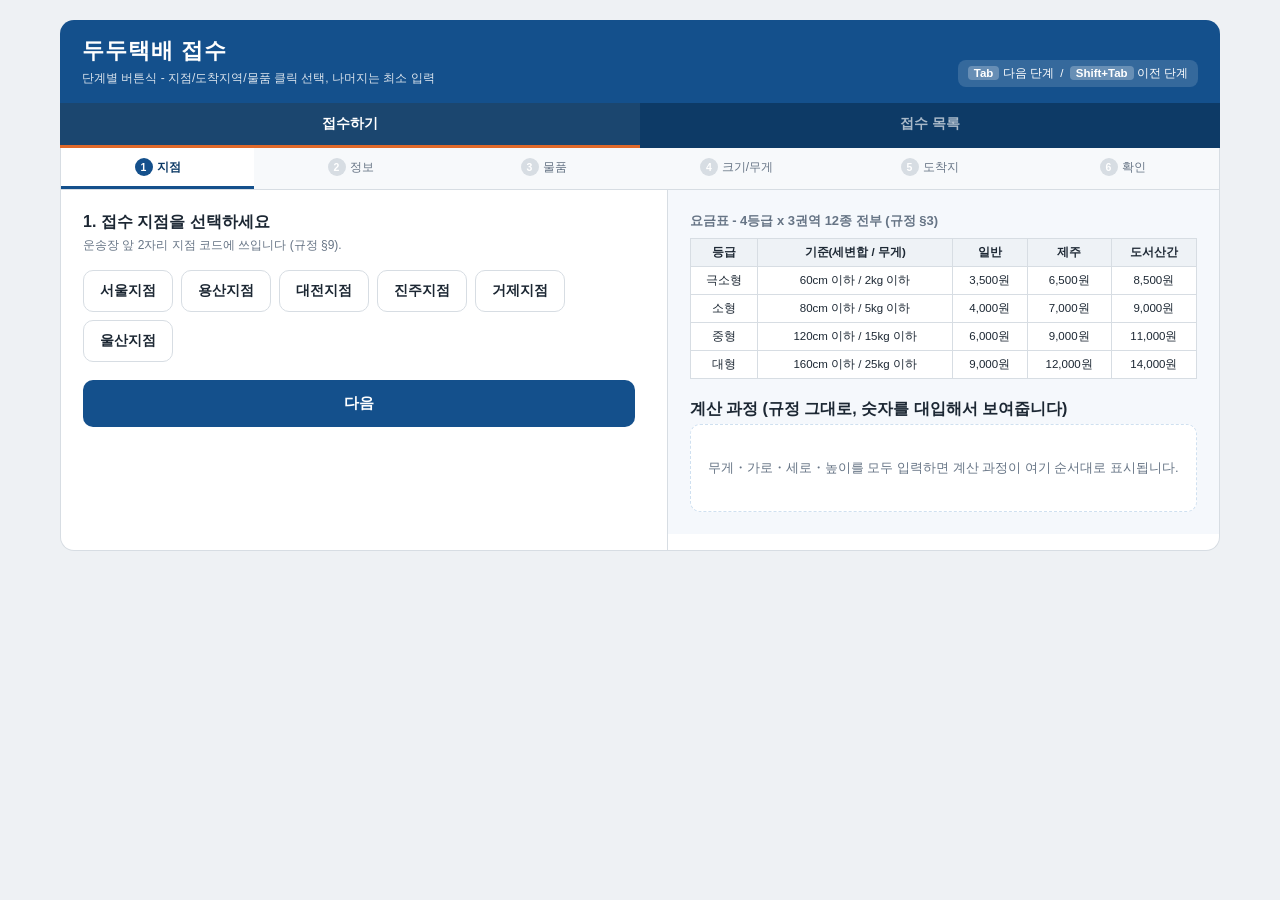
==== commit 4f7c579e: "도착지탭에 시/도, 시/군/구 두 개 드롭다운 추가 (SIDO_SIGUNGU 계층 구조)" ====
--- a/index.html
+++ b/index.html
@@ -33,7 +33,7 @@
       --card: #ffffff;
       --border: #d7dde3;
       --text: #1c2733;
-      --muted: #3a4556;
+      --muted: #667485;
       --ok-bg: #eef7f0;
       --ok-border: #b9dfc2;
       --bad-bg: #fbeceb;
@@ -249,7 +249,7 @@
       background: #fff;
       font-size: 14px;
       font-weight: 600;
-      color: #1c2733;
+      color: var(--text);
       cursor: pointer;
       text-align: center;
     }
@@ -262,19 +262,6 @@
       background: var(--brand);
       border-color: var(--brand);
       color: #fff;
-    }
-
-    .chip[disabled] {
-      cursor: default;
-      opacity: 0.75;
-      background: var(--calc-bg);
-      border-color: var(--calc-border);
-    }
-
-    .chip[disabled].selected {
-      background: var(--brand);
-      color: #fff;
-      opacity: 1;
     }
 
     .chip.chip-sm {
@@ -320,8 +307,7 @@
     }
 
     input[type="text"],
-    input[type="number"],
-    select {
+    input[type="number"] {
       width: 100%;
       padding: 11px 12px;
       border: 1px solid var(--border);
@@ -329,12 +315,6 @@
       font-size: 15px;
       background: #fff;
       font-family: inherit;
-      color: var(--text);
-    }
-
-    select option {
-      color: var(--text);
-      background: var(--card);
     }
 
     .row2 {
@@ -434,7 +414,7 @@
     }
 
     .summary-row span:first-child {
-      color: #3a4556;
+      color: var(--muted);
     }
 
     .summary-row span:last-child {
@@ -442,7 +422,7 @@
     }
 
     .summary-empty {
-      color: #3a4556;
+      color: var(--muted);
       font-size: 12.5px;
     }
 
@@ -502,7 +482,7 @@
     }
 
     .calc-pending {
-      color: #3a4556;
+      color: var(--muted);
       font-size: 13px;
       padding: 34px 10px;
       text-align: center;
@@ -522,13 +502,13 @@
 
     .calc-step-title {
       font-weight: 700;
-      color: #1c2733;
+      color: var(--brand-dark);
       margin-bottom: 4px;
       font-size: 13px;
     }
 
     .calc-step-body {
-      color: #1c2733;
+      color: var(--text);
       line-height: 1.65;
     }
 
@@ -544,13 +524,6 @@
     .calc-step.pending-note {
       background: #f6f8fa;
       color: var(--muted);
-    }
-
-    .rate-table-wrapper {
-      overflow-x: auto;
-      border: 1px solid var(--calc-border);
-      border-radius: 10px;
-      background: #fff;
     }
 
     table.rate-table {
@@ -558,7 +531,6 @@
       border-collapse: collapse;
       font-size: 11.5px;
       background: #fff;
-      min-width: 450px;
     }
 
     table.rate-table th,
@@ -566,7 +538,6 @@
       border: 1px solid var(--border);
       padding: 6px 5px;
       text-align: center;
-      color: #1c2733;
     }
 
     table.rate-table th {
@@ -636,7 +607,6 @@
       border: 1px solid var(--border);
       padding: 6px 5px;
       text-align: left;
-      color: #1c2733;
     }
 
     .list-panel th {
@@ -645,7 +615,7 @@
 
     .empty-row td {
       text-align: center;
-      color: #3a4556;
+      color: var(--muted);
       padding: 14px;
     }
 
@@ -665,18 +635,18 @@
       <div class="kbd-hint"><b>Tab</b> 다음 단계 &nbsp;/&nbsp; <b>Shift+Tab</b> 이전 단계</div>
     </div>
 
-    <div class="main-tabs" role="tablist">
+    <div class="main-tabs">
       <button type="button" class="main-tab-btn active" id="mainTabReceiveBtn"
-        onclick="setMainTab('receive')" role="tab" aria-selected="true" aria-controls="mainPanelReceive">접수하기</button>
-      <button type="button" class="main-tab-btn" id="mainTabListBtn" onclick="setMainTab('list')" role="tab" aria-selected="false" aria-controls="mainPanelList">접수 목록 <span
-          id="listCountBadge" aria-label="접수 내역 수"></span></button>
+        onclick="setMainTab('receive')">접수하기</button>
+      <button type="button" class="main-tab-btn" id="mainTabListBtn" onclick="setMainTab('list')">접수 목록 <span
+          id="listCountBadge"></span></button>
     </div>
 
     <div class="card-shell">
 
       <!-- ============ 접수하기 탭 ============ -->
-      <div id="mainPanelReceive" role="tabpanel">
-        <div class="step-tabs" id="stepTabs" role="tablist"></div>
+      <div id="mainPanelReceive">
+        <div class="step-tabs" id="stepTabs"></div>
 
         <div class="layout">
           <section class="form-panel">
@@ -699,6 +669,10 @@
               <div class="field">
                 <label for="receiverName">받는 분 이름 <span class="req">필수</span></label>
                 <input type="text" id="receiverName" placeholder="예: 이서연" oninput="recalc()">
+              </div>
+              <div class="field">
+                <label for="receiverPhone">받는 분 전화 <span class="req">필수</span></label>
+                <input type="tel" id="receiverPhone" placeholder="010-1234-5678" oninput="recalc()">
               </div>
             </div>
 
@@ -743,12 +717,12 @@
                       oninput="recalc()">
                   </div>
                   <div>
-                    <div class="dim-label">무게(kg)</div><input type="number" id="weightKg" step="any" min="0" max="25"
+                    <div class="dim-label">무게(kg)</div><input type="number" id="weightKg" step="any" min="0" max="30"
                       oninput="recalc()">
                   </div>
                 </div>
               </div>
-              <p class="step-desc" style="margin-top:8px;">세 변의 합이 160cm 이하, 무게 25kg 이하까지 접수됩니다. 초과하면 대형화물 전문 창구(1600-5678)로 안내됩니다.
+              <p class="step-desc" style="margin-top:8px;">한 변당 최대 200cm, 무게 최대 30kg까지만 접수됩니다. 넘으면 대형화물 전문 창구로 안내됩니다.
               </p>
               <div class="inline-warning" id="dimsWarning"></div>
             </div>
@@ -757,26 +731,17 @@
             <div class="step-page" data-step="4" hidden>
               <h2>5. 도착 지역을 선택하세요</h2>
               <p class="step-desc">제주는 제주 권역, 5개 도서는 도서산간, 나머지는 전부 일반입니다 (거제·진주 포함).</p>
-
-              <div class="chip-group-label">권역 (자동으로 판정됨)</div>
-              <div class="chip-group-label" style="font-size:11px; margin:8px 0 8px; color:var(--muted);">🟦 일반 권역</div>
+              <div class="chip-group-label">일반 권역</div>
               <div class="chip-grid" id="areaChipsNormal"></div>
-              <div class="chip-group-label" style="font-size:11px; margin:8px 0 8px; color:var(--muted);">🟩 제주 권역</div>
+              <div class="chip-group-label">제주 권역</div>
               <div class="chip-grid" id="areaChipsJeju"></div>
-              <div class="chip-group-label" style="font-size:11px; margin:8px 0 8px; color:var(--muted);">🟨 도서산간 권역</div>
+              <div class="chip-group-label">도서산간 권역</div>
               <div class="chip-grid" id="areaChipsIsland"></div>
-
-              <div class="row2" style="margin-top: 20px;">
-                <div class="field">
-                  <label for="areaSidoSelect">시/도 선택</label>
-                  <select id="areaSidoSelect" onchange="onSidoSelectChange()" aria-label="시도 목록"></select>
-                </div>
-                <div class="field">
-                  <label for="areaSigunguSelect">시/군/구 선택</label>
-                  <select id="areaSigunguSelect" onchange="onSigunguSelectChange()" aria-label="시군구 목록"></select>
-                </div>
+              <div class="field">
+                <label for="areaSelect">그 외 지역 (표준 시/도 목록에서만 선택)</label>
+                <select id="areaSelect" onchange="onAreaSelectChange()"></select>
+                <p class="step-desc" style="margin-top:6px;">표기 갈림(서울/서울시/SEOUL 등)을 막기 위해 직접 타이핑은 받지 않습니다.</p>
               </div>
-              <p class="step-desc" style="margin-top:6px;">표기 갈림(서울/서울시 등)을 막기 위해 직접 타이핑은 받지 않습니다.</p>
             </div>
 
             <!-- STEP 5: 확인 -->
@@ -788,28 +753,29 @@
             </div>
 
             <div class="btn-row">
-              <button type="button" class="nav-btn prev" id="prevBtn" onclick="goToStep(currentStep-1)" aria-label="이전 단계로 이동">이전</button>
-              <button type="button" class="nav-btn" id="nextBtn" onclick="goToStep(currentStep+1)" aria-label="다음 단계로 이동">다음</button>
-              <button type="button" class="submit-btn" id="submitBtn" onclick="submitShipment()" hidden disabled aria-label="접수 완료">접수 완료</button>
+              <button type="button" class="nav-btn prev" id="prevBtn" onclick="goToStep(currentStep-1)">이전</button>
+              <button type="button" class="nav-btn" id="nextBtn" onclick="goToStep(currentStep+1)">다음</button>
+              <div id="submitBtnGroup" style="display:flex; gap:8px;">
+                <button type="button" class="submit-btn" id="submitBtn" onclick="submitShipment()" hidden disabled>다음 접수 <span id="pendingCount" style="font-size:11px; opacity:.8;"></span></button>
+                <button type="button" class="submit-btn" id="completeBtn" onclick="completeAllShipments()" hidden style="background:var(--brand);">완료</button>
+              </div>
             </div>
           </section>
 
           <section class="calc-panel">
             <h3 style="margin-top:0;">요금표 - 4등급 x 3권역 12종 전부 (규정 §3)</h3>
-            <div class="rate-table-wrapper">
-              <table class="rate-table" id="rateTable" role="table" aria-label="배송 등급별 요금표">
-                <thead>
-                  <tr>
-                    <th>등급</th>
-                    <th>기준(세변합 / 무게)</th>
-                    <th>일반</th>
-                    <th>제주</th>
-                    <th>도서산간</th>
-                  </tr>
-                </thead>
-                <tbody></tbody>
-              </table>
-            </div>
+            <table class="rate-table" id="rateTable">
+              <thead>
+                <tr>
+                  <th>등급</th>
+                  <th>기준(세변합 / 무게)</th>
+                  <th>일반</th>
+                  <th>제주</th>
+                  <th>도서산간</th>
+                </tr>
+              </thead>
+              <tbody></tbody>
+            </table>
 
             <h2 style="margin-top:20px;">계산 과정 (규정 그대로, 숫자를 대입해서 보여줍니다)</h2>
             <div id="calcSteps">
@@ -822,16 +788,17 @@
       </div>
 
       <!-- ============ 접수 목록 탭 ============ -->
-      <div id="mainPanelList" hidden role="tabpanel">
+      <div id="mainPanelList" hidden>
         <div class="list-panel">
-          <h2 style="font-size:14px;color:var(--muted);margin:0 0 8px 2px;">📋 오늘 접수 목록 (브라우저 저장됨)</h2>
-          <table role="table" aria-label="오늘 접수한 택배 목록">
+          <h2 style="font-size:14px;color:var(--muted);margin:0 0 8px 2px;">오늘 접수 목록 (이 브라우저 세션에서만 유지)</h2>
+          <table>
             <thead>
               <tr>
                 <th>운송장</th>
                 <th>지점</th>
                 <th>보내는분</th>
                 <th>받는분</th>
+                <th>전화</th>
                 <th>도착지역</th>
                 <th>권역</th>
                 <th>물품</th>
@@ -855,7 +822,7 @@
 
   <script>
     // ============================================================
-    // 계산 정본 - 02_접수규정.md §1-9
+    // 계산 정본 - 02_접수규정.md §1-9. F판과 완전히 동일 (로직 변경 없음).
     // ============================================================
     const BRANCHES = [
       { code: '11', name: '서울지점' }, { code: '12', name: '용산지점' },
@@ -872,29 +839,20 @@
     const ETA_BUSINESS_DAYS = { 일반: 1, 제주: 2, 도서산간: 3 };
     const ISLAND_AREAS = ['울릉도', '백령도', '흑산도', '거문도', '추자도'];
     const NORMAL_AREAS = ['서울', '용산', '대전', '진주', '거제', '울산'];
-
-    const SIDO_SIGUNGU = {
-      '서울': ['강남구', '강동구', '강북구', '강서구', '관악구', '광진구', '구로구', '금천구', '노원구', '도봉구', '동대문구', '동작구', '마포구', '서대문구', '서초구', '성동구', '성북구', '송파구', '양천구', '영등포구', '용산구', '은평구', '종로구', '중구', '중랑구'],
-      '부산': ['강서구', '금정구', '남구', '동구', '동래구', '부산진구', '북구', '사상구', '사하구', '서구', '수영구', '연제구', '영도구', '중구'],
-      '대구': ['남구', '달서구', '달성군', '동구', '북구', '서구', '수성구', '중구'],
-      '인천': ['강화군', '계양구', '남동구', '남구', '동구', '부평구', '서구', '연수구', '중구'],
-      '광주': ['광산구', '남구', '동구', '북구', '서구'],
-      '대전': ['대덕구', '동구', '서구', '유성구', '중구'],
-      '울산': ['남구', '동구', '북구', '울주군', '중구'],
-      '세종': ['세종시'],
-      '경기': ['가평군', '고양시', '과천시', '광명시', '광주시', '구리시', '군포시', '남양주시', '오산시', '용인시', '의왕시', '의정부시', '이천시', '파주시', '평택시', '포천시', '하남시', '화성시'],
-      '강원': ['강릉시', '속초시', '원주시', '춘천시', '태백시', '고성군', '양구군', '양양군', '인제군', '정선군', '철원군', '평창군', '홍천군'],
-      '충북': ['제천시', '청주시', '괴산군', '단양군', '보은군', '영동군', '옥천군', '음성군', '진천군'],
-      '충남': ['계룡시', '공주시', '논산시', '당진시', '아산시', '천안시', '보령시', '서산시', '예산군', '홍성군'],
-      '전북': ['전주시', '군산시', '익산시', '정읍시', '남원시', '완주군', '진안군', '무주군', '장수군', '임실군', '순창군', '고창군', '부안군'],
-      '전남': ['목포시', '여수시', '순천시', '나주시', '광양시', '강진군', '고흥군', '곡성군', '구례군', '담양군', '동갑군', '영광군', '영암군', '완도군', '장성군', '장흥군', '진도군', '함평군', '해남군', '화순군'],
-      '경북': ['포항시', '경주시', '김천시', '안동시', '구미시', '영주시', '영천시', '상주시', '문경시', '칠곡군', '성주군', '고령군', '예천군', '봉화군', '울진군', '울릉군'],
-      '경남': ['창원시', '진주시', '통영시', '사천시', '김해시', '밀양시', '거창군', '고성군', '남해군', '산청군', '의령군', '함양군', '합천군'],
-      '제주': ['제주시', '서귀포시'],
-    };
-
+    // 접수 지점과 안 겹치는 그 외 표준 시/도 - receiver_area 칸 정책서 방침
+    // (자유 텍스트 대신 이 목록에서만 고르게 해서 표기 갈림을 원천 차단)
+    const OTHER_SIDO_AREAS = [
+      '인천광역시', '부산광역시', '대구광역시', '광주광역시', '세종특별자치시',
+      '경기도', '강원특별자치도', '충청북도', '충청남도',
+      '전북특별자치도', '전라남도', '경상북도', '경상남도',
+    ];
+
+    // 자주 접수되는 물품 버튼 (모두 금지목록에 걸리지 않는 안전한 품목만
+    // 골랐다 - 규정 §5 21개 키워드와 겹치지 않는지 확인함).
     const COMMON_ITEMS = ['이불', '책', '화장품', '운동화', '쌀', '전자제품', '의류', '주방용품'];
 
+    // 규격 프리셋 - 등급 4종의 상한 근처가 아니라 "이 등급이 확실히
+    // 나오는" 중간값을 골랐다(세 변의 합・무게 둘 다 상한보다 여유있게).
     const SIZE_PRESETS = [
       { label: '극소형 (서류/화장품)', w: 20, h: 15, d: 10, weight: 1 },
       { label: '소형 (신발/책)', w: 30, h: 25, d: 15, weight: 3 },
@@ -970,8 +928,11 @@
       { category: '기타', keyword: '도검' },
     ];
 
-    const CS_PHONE = '1588-1234';
-    const BULKY_DESK_PHONE = '1600-5678';
+    // 정책서 4번(어디서 막나) - 금지품목/대형초과는 "기계적 차단 + 운영"
+    // 두 층을 같이 쓰라고 되어있다. 접수를 막는 것까지는 화면이 하고,
+    // 그 다음 사람이 받아야 하는 연결선(전화번호)을 메시지에 같이 넣는다.
+    const CS_PHONE = '1588-1234';          // 금지 품목 문의
+    const BULKY_DESK_PHONE = '1600-5678';  // 대형화물・특수 택배 전문 창구
     function checkBanned(name) {
       const s = (name || '').trim();
       if (!s) return { hardHits: [], softHits: [] };
@@ -1001,20 +962,20 @@
       return n;
     }
 
-    const state = { branch: '', itemName: '', receiverArea: '' };
-
+    // ============================================================
+    // 선택 상태 (버튼 칩으로 고르는 값들은 hidden input 대신 state로 관리)
+    // ============================================================
+    const state = { branch: '', itemName: '', receiverArea: '', pendingShipments: [] };
+
+    // ---------- 최상단 탭 (접수하기 / 접수 목록) ----------
     function setMainTab(which) {
-      const isReceive = which === 'receive';
-      document.getElementById('mainPanelReceive').hidden = !isReceive;
-      document.getElementById('mainPanelList').hidden = isReceive;
-      const receiveBtn = document.getElementById('mainTabReceiveBtn');
-      const listBtn = document.getElementById('mainTabListBtn');
-      receiveBtn.classList.toggle('active', isReceive);
-      listBtn.classList.toggle('active', !isReceive);
-      receiveBtn.setAttribute('aria-selected', isReceive ? 'true' : 'false');
-      listBtn.setAttribute('aria-selected', isReceive ? 'false' : 'true');
-    }
-
+      document.getElementById('mainPanelReceive').hidden = which !== 'receive';
+      document.getElementById('mainPanelList').hidden = which !== 'list';
+      document.getElementById('mainTabReceiveBtn').classList.toggle('active', which === 'receive');
+      document.getElementById('mainTabListBtn').classList.toggle('active', which === 'list');
+    }
+
+    // ---------- 단계(스텝) 정의 ----------
     const STEPS = [
       { label: '지점' }, { label: '정보' }, { label: '물품' }, { label: '크기/무게' }, { label: '도착지' }, { label: '확인' },
     ];
@@ -1024,12 +985,10 @@
       const el = document.getElementById('stepTabs');
       el.innerHTML = STEPS.map((s, i) => {
         const cls = ['step-tab'];
-        const isActive = i === currentStep;
-        const isDone = i < currentStep;
-        if (isActive) cls.push('active');
-        else if (isDone) cls.push('done');
-        return `<button type="button" class="${cls.join(' ')}" onclick="goToStep(${i})" role="tab" aria-selected="${isActive}" aria-label="${s.label}${isDone ? ' 완료' : isActive ? ' 진행중' : ''}">
-        <span class="num" aria-hidden="true">${i + 1}</span>${s.label}
+        if (i === currentStep) cls.push('active');
+        else if (i < currentStep) cls.push('done');
+        return `<button type="button" class="${cls.join(' ')}" onclick="goToStep(${i})">
+        <span class="num">${i + 1}</span>${s.label}
       </button>`;
       }).join('');
     }
@@ -1050,6 +1009,7 @@
       recalc();
     }
 
+    // Tab 키 = 다음 단계, Shift+Tab = 이전 단계 (요청사항 3번)
     document.addEventListener('keydown', function (e) {
       if (e.key !== 'Tab') return;
       e.preventDefault();
@@ -1057,10 +1017,11 @@
       else goToStep(currentStep + 1);
     });
 
+    // ---------- STEP 0: 지점 칩 ----------
     function renderBranchChips() {
       const el = document.getElementById('branchChips');
       el.innerHTML = BRANCHES.map(b => `
-      <button type="button" class="chip ${state.branch === b.name ? 'selected' : ''}" onclick="selectBranch('${b.name}')" aria-label="지점: ${b.name}${state.branch === b.name ? ' (선택됨)' : ''}">${b.name}</button>
+      <button type="button" class="chip ${state.branch === b.name ? 'selected' : ''}" onclick="selectBranch('${b.name}')">${b.name}</button>
     `).join('');
     }
     function selectBranch(name) {
@@ -1069,10 +1030,11 @@
       recalc();
     }
 
+    // ---------- STEP 2: 물품명 칩 ----------
     function renderItemChips() {
       const el = document.getElementById('itemChips');
       el.innerHTML = COMMON_ITEMS.map(name => `
-      <button type="button" class="chip ${state.itemName === name ? 'selected' : ''}" onclick="selectItem('${name}')" aria-label="물품: ${name}${state.itemName === name ? ' (선택됨)' : ''}">${name}</button>
+      <button type="button" class="chip ${state.itemName === name ? 'selected' : ''}" onclick="selectItem('${name}')">${name}</button>
     `).join('');
     }
     function selectItem(name) {
@@ -1098,10 +1060,11 @@
       recalc();
     }
 
+    // ---------- STEP 3: 규격 프리셋 ----------
     function renderSizePresetChips() {
       const el = document.getElementById('sizePresetChips');
       el.innerHTML = SIZE_PRESETS.map((p, i) => `
-      <button type="button" class="chip chip-sm" onclick="applySizePreset(${i})" aria-label="규격 프리셋: ${p.label}">${p.label}</button>
+      <button type="button" class="chip chip-sm" onclick="applySizePreset(${i})">${p.label}</button>
     `).join('');
     }
     function applySizePreset(i) {
@@ -1113,73 +1076,38 @@
       recalc();
     }
 
+    // ---------- STEP 4: 도착지역 칩 + 표준 시/도 드롭다운 ----------
     function renderAreaChips() {
-      const autoRegion = determineRegion(state.receiverArea);
-
       document.getElementById('areaChipsNormal').innerHTML = NORMAL_AREAS.map(a => `
-      <button type="button" class="chip ${autoRegion === '일반' && NORMAL_AREAS.includes(state.receiverArea) ? 'selected' : ''}" disabled>${a}</button>
+      <button type="button" class="chip ${state.receiverArea === a ? 'selected' : ''}" onclick="selectArea('${a}')">${a}</button>
     `).join('');
-
       document.getElementById('areaChipsJeju').innerHTML = `
-      <button type="button" class="chip ${autoRegion === '제주' ? 'selected' : ''}" disabled>제주</button>`;
-
+      <button type="button" class="chip ${state.receiverArea === '제주' ? 'selected' : ''}" onclick="selectArea('제주')">제주</button>`;
       document.getElementById('areaChipsIsland').innerHTML = ISLAND_AREAS.map(a => `
-      <button type="button" class="chip ${autoRegion === '도서산간' && state.receiverArea === a ? 'selected' : ''}" disabled>${a}</button>
+      <button type="button" class="chip ${state.receiverArea === a ? 'selected' : ''}" onclick="selectArea('${a}')">${a}</button>
     `).join('');
-
-      renderSidoDropdowns();
-    }
-
-    function renderSidoDropdowns() {
-      const sidoSelect = document.getElementById('areaSidoSelect');
-      const sigunguSelect = document.getElementById('areaSigunguSelect');
-
-      const sidoList = Object.keys(SIDO_SIGUNGU).sort();
-      sidoSelect.innerHTML = `<option value="">시/도 선택</option>` + sidoList.map(sido =>
-        `<option value="${sido}">${sido}</option>`
-      ).join('');
-
-      const selectedSido = state.receiverArea && Object.keys(SIDO_SIGUNGU).find(sido =>
-        SIDO_SIGUNGU[sido].includes(state.receiverArea)
-      );
-
-      if (selectedSido) {
-        sidoSelect.value = selectedSido;
-        sigunguSelect.innerHTML = SIDO_SIGUNGU[selectedSido].map(sigungu =>
-          `<option value="${sigungu}" ${state.receiverArea === sigungu ? 'selected' : ''}>${sigungu}</option>`
+      const select = document.getElementById('areaSelect');
+      if (select) {
+        const isOtherSido = OTHER_SIDO_AREAS.includes(state.receiverArea);
+        select.innerHTML = `<option value="">선택하세요</option>` + OTHER_SIDO_AREAS.map(a =>
+          `<option value="${a}" ${state.receiverArea === a ? 'selected' : ''}>${a}</option>`
         ).join('');
-      } else {
-        sidoSelect.value = '';
-        sigunguSelect.innerHTML = '<option value="">시/도를 먼저 선택하세요</option>';
-      }
-    }
-
-    function onSidoSelectChange() {
-      const sido = document.getElementById('areaSidoSelect').value;
-      const sigunguSelect = document.getElementById('areaSigunguSelect');
-      state.receiverArea = '';
-
-      if (sido) {
-        sigunguSelect.innerHTML = SIDO_SIGUNGU[sido].map(sigungu =>
-          `<option value="${sigungu}">${sigungu}</option>`
-        ).join('');
-      } else {
-        sigunguSelect.innerHTML = '<option value="">시/도를 먼저 선택하세요</option>';
-      }
-      recalc();
-    }
-
-    function onSigunguSelectChange() {
-      const sigungu = document.getElementById('areaSigunguSelect').value;
-      if (sigungu) selectArea(sigungu);
-    }
-
+        if (!isOtherSido) select.value = '';
+      }
+    }
     function selectArea(name) {
       state.receiverArea = name;
       renderAreaChips();
       recalc();
     }
-
+    function onAreaSelectChange() {
+      const value = document.getElementById('areaSelect').value;
+      if (value) selectArea(value);
+    }
+
+    // ============================================================
+    // 렌더링 (계산 패널) - F판과 동일 로직
+    // ============================================================
     function renderBannedWarning(ban) {
       const el = document.getElementById('bannedWarning');
       const box = document.getElementById('softConfirmBox');
@@ -1277,9 +1205,13 @@
       renderRateTable(gt.matched, region);
     }
 
+    // ============================================================
+    // 요약 (확인 단계) + 검증
+    // ============================================================
     function renderSummary() {
       const senderName = document.getElementById('senderName').value.trim();
       const receiverName = document.getElementById('receiverName').value.trim();
+      const receiverPhone = document.getElementById('receiverPhone').value.trim();
       const weight = getNumeric('weightKg');
       const width = getNumeric('widthCm');
       const height = getNumeric('heightCm');
@@ -1288,6 +1220,7 @@
         ['접수 지점', state.branch || '(미선택)'],
         ['보내는 분', senderName || '(미입력)'],
         ['받는 분', receiverName || '(미입력)'],
+        ['받는 분 전화', receiverPhone || '(미입력)'],
         ['물품명', state.itemName || '(미선택)'],
         ['치수(가로x세로x높이)', (width && height && depth) ? `${width} x ${height} x ${depth} cm` : '(미입력)'],
         ['실제 무게', weight ? `${weight} kg` : '(미입력)'],
@@ -1302,6 +1235,7 @@
       const errors = [];
       const senderName = document.getElementById('senderName').value.trim();
       const receiverName = document.getElementById('receiverName').value.trim();
+      const receiverPhone = document.getElementById('receiverPhone').value.trim();
       const weight = getNumeric('weightKg');
       const width = getNumeric('widthCm');
       const height = getNumeric('heightCm');
@@ -1310,10 +1244,14 @@
       if (!state.branch) errors.push('접수 지점을 선택하세요.');
       if (!senderName) errors.push('보내는 분 이름을 입력하세요.');
       if (!receiverName) errors.push('받는 분 이름을 입력하세요.');
+      if (!receiverPhone) errors.push('받는 분 전화를 입력하세요.');
+      if (receiverPhone && !/^[\d\-]+$/.test(receiverPhone)) errors.push('받는 분 전화를 올바른 형식으로 입력하세요. (예: 010-1234-5678)');
       if (!state.receiverArea) errors.push('도착 지역을 선택하세요.');
       if (!state.itemName) errors.push('물품명을 선택하거나 입력하세요.');
       if (weight === null) errors.push('실제 무게를 0보다 큰 숫자로 입력하세요.');
       if (width === null || height === null || depth === null) errors.push('가로・세로・높이를 모두 0보다 큰 숫자로 입력하세요.');
+      if (weight !== null && weight > 30) errors.push(`무게는 30kg까지만 접수됩니다(지금 ${weight}kg). 대형화물 전문 창구 ${BULKY_DESK_PHONE}로 안내하세요.`);
+      if ([width, height, depth].some(v => v !== null && v > 200)) errors.push(`한 변은 200cm까지만 접수됩니다. 대형화물 전문 창구 ${BULKY_DESK_PHONE}로 안내하세요.`);
 
       const ban = checkBanned(state.itemName);
       if (ban.hardHits.length > 0) {
@@ -1354,18 +1292,14 @@
       const depth = getNumeric('depthCm');
 
       const dimsWarningEl = document.getElementById('dimsWarning');
-      if (dimsWarningEl && weight !== null && width !== null && height !== null && depth !== null) {
-        const sumCm = width + height + depth;
-        const billedWeightKg = Math.max(weight, (width * height * depth) / 6000);
-        const overSum = sumCm > 160;
-        const overWeight = billedWeightKg > 25;
-        if (overSum || overWeight) {
-          dimsWarningEl.innerHTML = `<span class="badge bad">${overSum ? `세변합 ${sumCm}cm를 넘었습니다.` : ''} ${overWeight ? `요금무게 ${billedWeightKg.toFixed(2)}kg를 넘었습니다.` : ''} 일반 택배로 접수할 수 없습니다 - 대형화물 전문 창구 ${BULKY_DESK_PHONE}</span>`;
+      if (dimsWarningEl) {
+        const overWeight = weight !== null && weight > 30;
+        const overDim = [width, height, depth].some(v => v !== null && v > 200);
+        if (overWeight || overDim) {
+          dimsWarningEl.innerHTML = `<span class="badge bad">${overWeight ? '무게가 30kg를 넘었습니다.' : ''} ${overDim ? '한 변이 200cm를 넘었습니다.' : ''} 일반 택배로 접수할 수 없습니다 - 대형화물 전문 창구 ${BULKY_DESK_PHONE}</span>`;
         } else {
           dimsWarningEl.innerHTML = '';
         }
-      } else if (dimsWarningEl) {
-        dimsWarningEl.innerHTML = '';
       }
 
       if (ban.hardHits.length > 0) {
@@ -1379,28 +1313,10 @@
       updateSubmitState();
     }
 
-    // localStorage 키
-    const STORAGE_KEY = 'dudu-shipments';
-
-    // savedShipments 초기화 및 localStorage에서 로드
-    let savedShipments = [];
-    function loadShipments() {
-      try {
-        const stored = localStorage.getItem(STORAGE_KEY);
-        if (stored) savedShipments = JSON.parse(stored);
-      } catch (e) {
-        console.warn('localStorage 로드 실패:', e);
-        savedShipments = [];
-      }
-    }
-    function saveShipments() {
-      try {
-        localStorage.setItem(STORAGE_KEY, JSON.stringify(savedShipments));
-      } catch (e) {
-        console.warn('localStorage 저장 실패:', e);
-      }
-    }
-
+    // ============================================================
+    // 접수 완료 - 운송장 발급 + 목록 반영 + 영수증
+    // ============================================================
+    const savedShipments = [];
     function renderList() {
       const body = document.getElementById('listBody');
       const badge = document.getElementById('listCountBadge');
@@ -1411,7 +1327,7 @@
       }
       body.innerHTML = savedShipments.map(s => `
       <tr>
-        <td>${s.trackingNo}</td><td>${s.branchName}</td><td>${s.senderName}</td><td>${s.receiverName}</td>
+        <td>${s.trackingNo}</td><td>${s.branchName}</td><td>${s.senderName}</td><td>${s.receiverName}</td><td>${s.receiverPhone || '-'}</td>
         <td>${s.receiverArea}</td><td>${s.regionType}</td><td>${s.itemName}</td>
         <td>${s.billedWeightKg}kg</td><td>${s.sizeGrade}</td><td>${formatWon(s.price)}</td><td>${s.etaDate}</td>
       </tr>`).join('');
@@ -1423,7 +1339,8 @@
         <div class="receipt-title">접수가 완료됐습니다</div>
         <div class="receipt-tno">운송장번호 ${record.trackingNo}</div>
         <div class="receipt-line">접수 지점 ${record.branchName} / 보내는 분 ${record.senderName}</div>
-        <div class="receipt-line">받는 분 ${record.receiverName} / 도착 지역 ${record.receiverArea}(${record.regionType})</div>
+        <div class="receipt-line">받는 분 ${record.receiverName} (${record.receiverPhone})</div>
+        <div class="receipt-line">도착 지역 ${record.receiverArea}(${record.regionType})</div>
         <div class="receipt-line">물품 ${record.itemName} / 요금 무게 ${record.billedWeightKg}kg / 등급 ${record.sizeGrade}</div>
         <div class="receipt-price">${formatWon(record.price)}</div>
         <div class="receipt-line">도착 예정일 ${record.etaDate}</div>
@@ -1438,6 +1355,7 @@
       const branchCode = branchCodeOf(branchName);
       const senderName = document.getElementById('senderName').value.trim();
       const receiverName = document.getElementById('receiverName').value.trim();
+      const receiverPhone = document.getElementById('receiverPhone').value.trim();
       const area = state.receiverArea;
       const itemName = state.itemName;
       const weight = getNumeric('weightKg');
@@ -1456,41 +1374,70 @@
       const trackingNo = nextTrackingNo(branchCode);
 
       const record = {
-        trackingNo, branchName, senderName, receiverName,
+        trackingNo, branchName, senderName, receiverName, receiverPhone,
         receiverArea: area, regionType: region, itemName,
         weightKg: weight, widthCm: width, heightCm: height, depthCm: depth,
         billedWeightKg: Math.round(billedWeightKg * 10) / 10,
         sizeGrade: grade, price, etaDate: formatDateISO(etaInfo.finalDate),
       };
 
-      savedShipments.push(record);
-      saveShipments();
-      renderList();
+      // ---- Supabase 연동 자리 (키를 넣지 않는다) ----
+      // const { data, error } = await supabaseClient.from('shipments').insert([{ ... }]);
+
+      state.pendingShipments.push(record);
       showReceipt(record);
       resetForm();
-      setMainTab('list');
+      updatePendingCount();
+      goToStep(0);
     }
 
     function resetForm() {
-      ['senderName', 'receiverName', 'itemName', 'weightKg', 'widthCm', 'heightCm', 'depthCm']
+      ['senderName', 'receiverName', 'receiverPhone', 'itemName', 'weightKg', 'widthCm', 'heightCm', 'depthCm']
         .forEach(id => { const e = document.getElementById(id); if (e) e.value = ''; });
       state.branch = ''; state.itemName = ''; state.receiverArea = '';
       document.getElementById('itemCustomField').hidden = true;
       const sc = document.getElementById('staffConfirm'); if (sc) sc.checked = false;
       document.getElementById('softConfirmBox').hidden = true;
       renderBranchChips(); renderItemChips(); renderAreaChips();
+    }
+
+    function updatePendingCount() {
+      const count = state.pendingShipments.length;
+      const countEl = document.getElementById('pendingCount');
+      const completeBtn = document.getElementById('completeBtn');
+      countEl.textContent = count > 0 ? `(${count}건 대기중)` : '';
+      completeBtn.hidden = count === 0;
+    }
+
+    function completeAllShipments() {
+      const count = state.pendingShipments.length;
+      if (count === 0) {
+        alert('저장할 접수가 없습니다.');
+        return;
+      }
+      if (!confirm(`총 ${count}건의 접수를 저장하시겠습니까?`)) return;
+
+      state.pendingShipments.forEach(record => savedShipments.push(record));
+      saveShipments();
+      state.pendingShipments = [];
+      updatePendingCount();
+      resetForm();
+      renderList();
       goToStep(0);
     }
 
-    loadShipments();
+    // ============================================================
+    // 초기화
+    // ============================================================
     renderStepTabs();
     renderBranchChips();
     renderItemChips();
     renderSizePresetChips();
     renderAreaChips();
     renderList();
+    updatePendingCount();
     goToStep(0);
   </script>
 </body>
 
-</html>
+</html>
